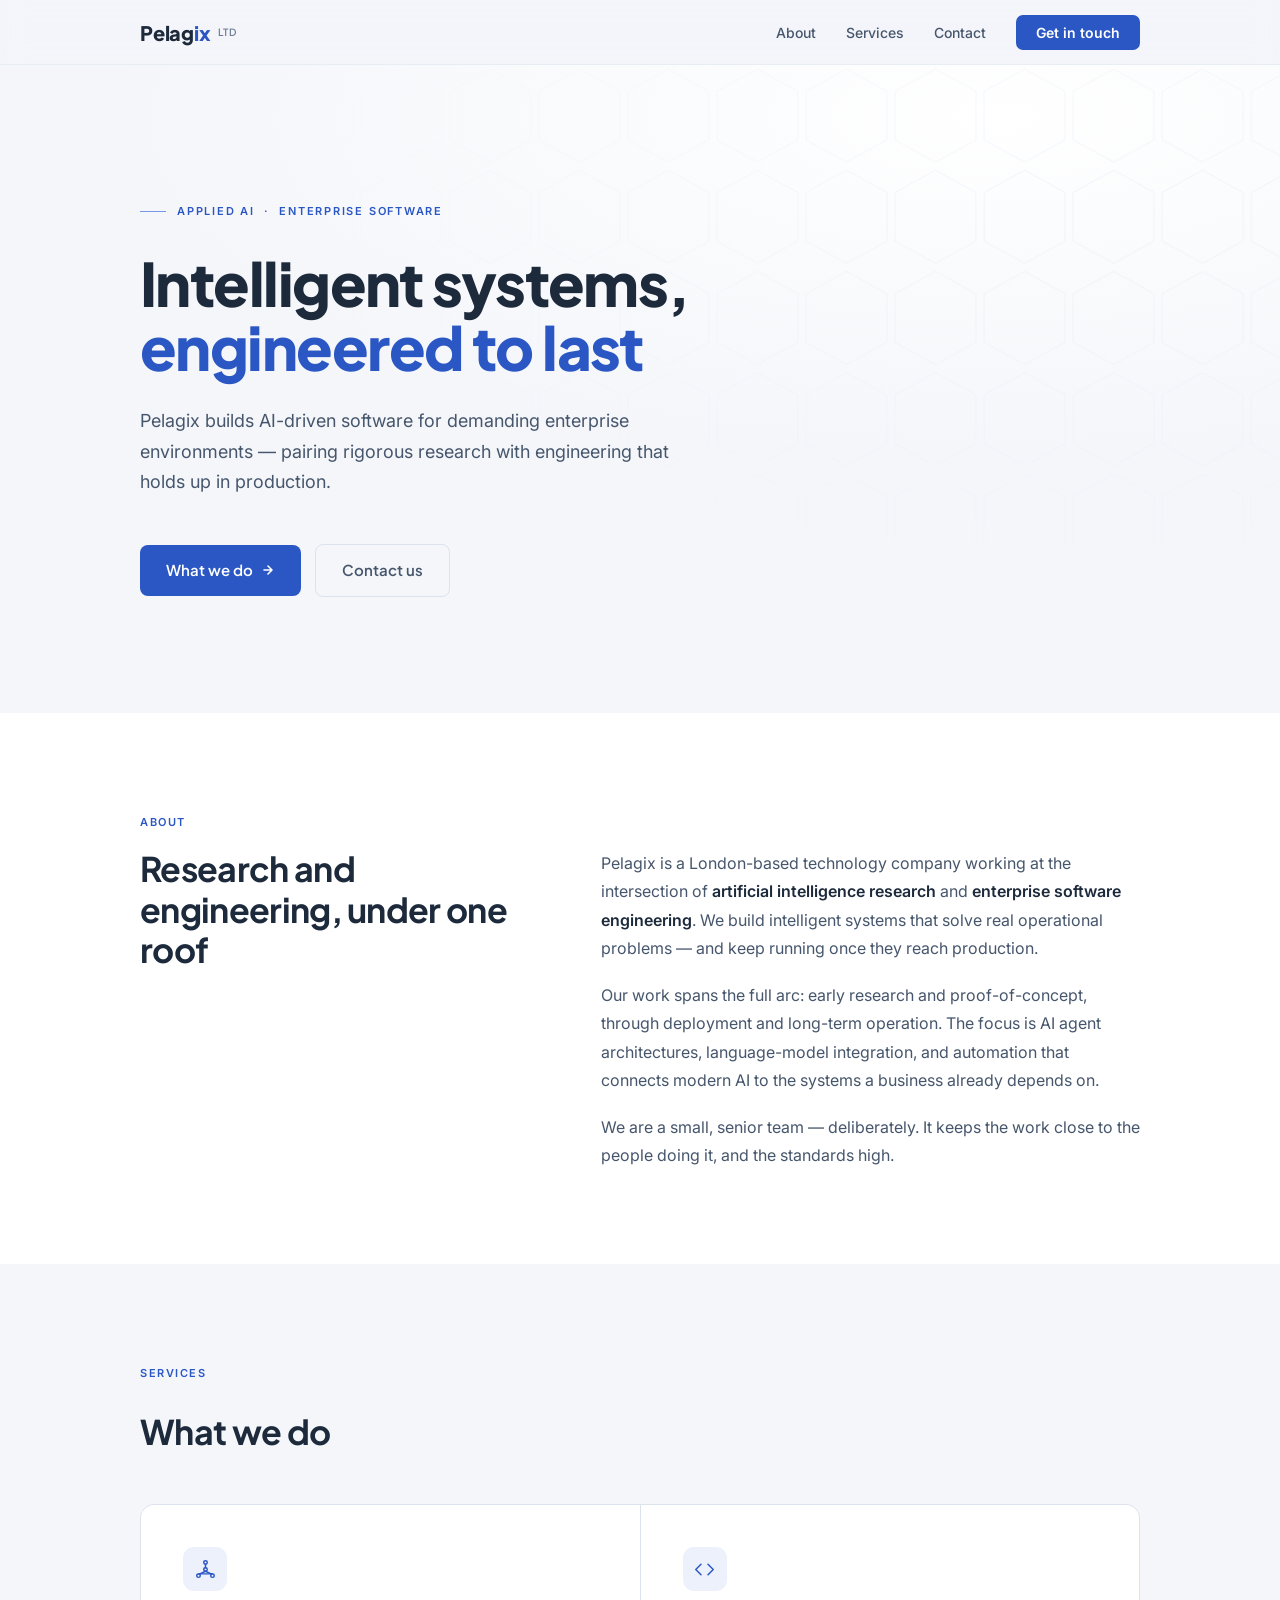
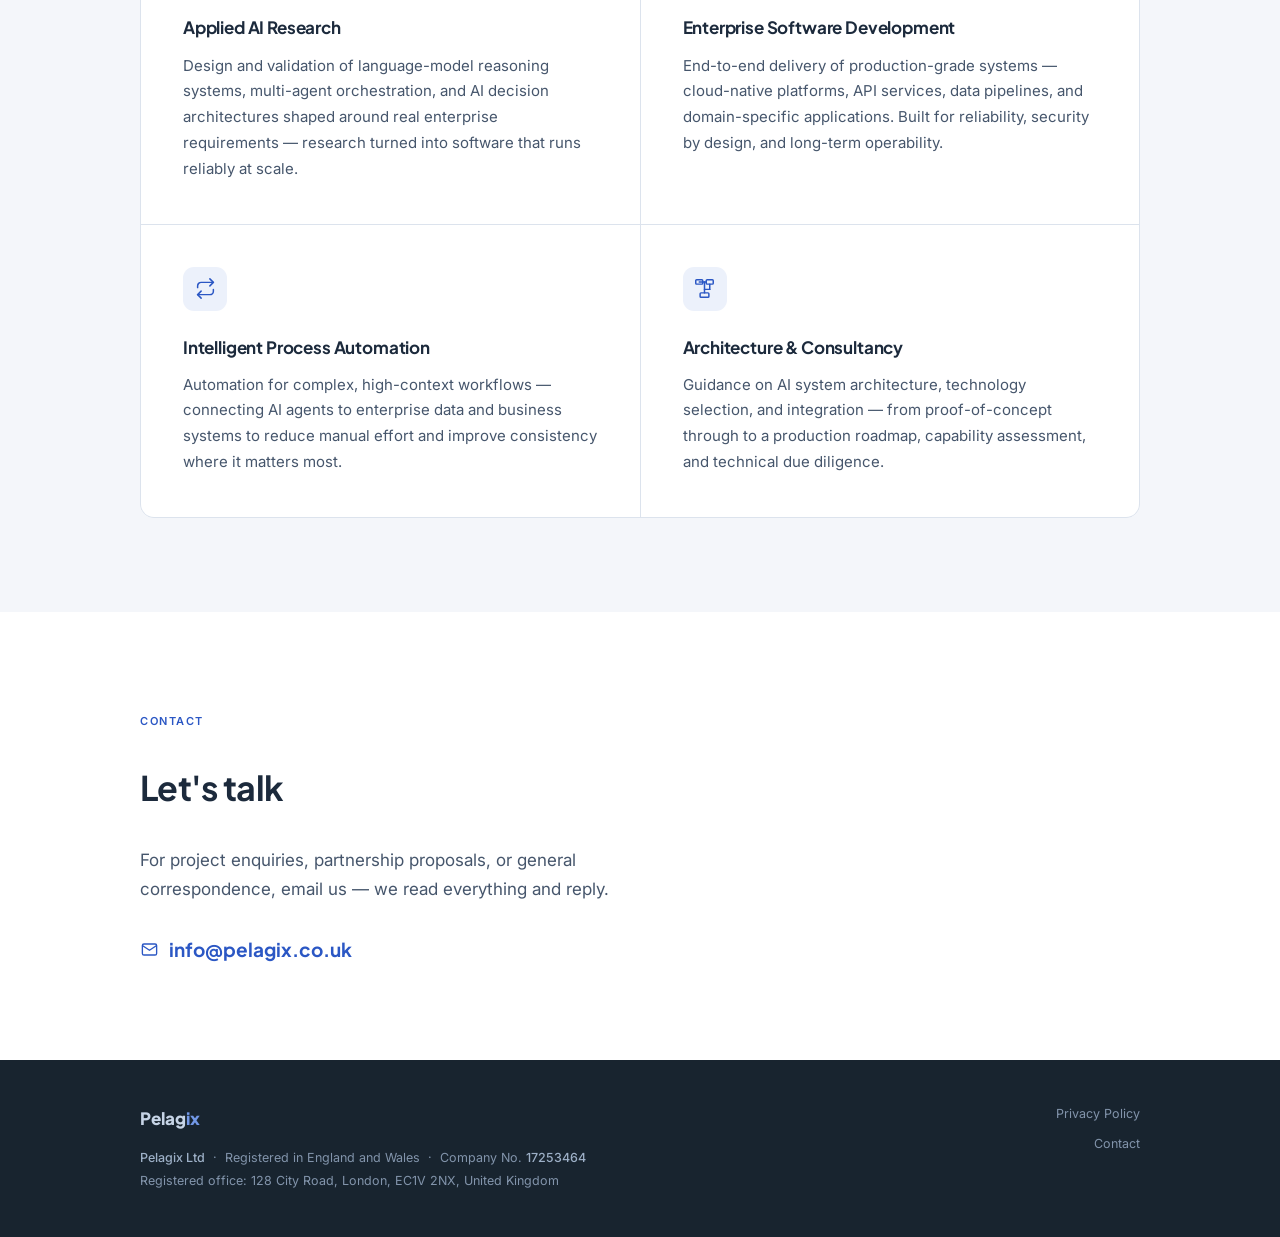
==== index.html @ f3f4c69a "Add files via upload" ====
<!DOCTYPE html>
<html lang="en">
<head>
  <meta charset="UTF-8">
  <meta name="viewport" content="width=device-width, initial-scale=1.0">
  <title>Pelagix Ltd — Applied AI Research &amp; Enterprise Software</title>
  <meta name="description" content="A technology company working at the intersection of applied AI research and enterprise software engineering.">
  <meta name="robots" content="index, follow">
  <meta property="og:title" content="Pelagix Ltd">
  <meta property="og:description" content="Applied AI Research &amp; Enterprise Software">
  <meta property="og:type" content="website">

  <link rel="preconnect" href="https://fonts.googleapis.com">
  <link rel="preconnect" href="https://fonts.gstatic.com" crossorigin>
  <link href="https://fonts.googleapis.com/css2?family=Plus+Jakarta+Sans:wght@400;500;600;700;800&family=Inter:wght@400;500;600&display=swap" rel="stylesheet">
  <link rel="stylesheet" href="styles.css">
</head>
<body>

  <!-- ── NAV ─────────────────────────────────────── -->
  <nav aria-label="Main navigation">
    <div class="container">
      <div class="nav-wrap">
        <a href="index.html" class="logotype" aria-label="Pelagix Ltd — home">
          <span class="lg-main">Pelag</span><span class="lg-accent">ix</span>
          <span class="lg-ltd">Ltd</span>
        </a>
        <ul class="nav-links" role="list">
          <li><a href="#about">About</a></li>
          <li><a href="#services">Services</a></li>
          <li><a href="#contact">Contact</a></li>
          <li><a href="mailto:info@pelagix.co.uk" class="nav-cta">Get in touch</a></li>
        </ul>
      </div>
    </div>
  </nav>


  <!-- ── HERO ────────────────────────────────────── -->
  <section class="hero" aria-label="Introduction">

    <div class="hero-bg" aria-hidden="true">
      <svg viewBox="0 0 1440 640" preserveAspectRatio="xMidYMid slice"
           xmlns="http://www.w3.org/2000/svg">
        <defs>
          <pattern id="hex" x="0" y="0" width="88" height="100" patternUnits="userSpaceOnUse">
            <polygon points="44,4 84,26 84,74 44,96 4,74 4,26"
                     fill="none" stroke="#2B57C4" stroke-width="0.6"/>
          </pattern>
          <radialGradient id="reveal" cx="82%" cy="22%" r="62%">
            <stop offset="0%"  stop-color="white" stop-opacity="1"/>
            <stop offset="100%" stop-color="white" stop-opacity="0"/>
          </radialGradient>
          <mask id="m"><rect width="1440" height="640" fill="url(#reveal)"/></mask>
        </defs>
        <rect width="1440" height="640" fill="url(#hex)" mask="url(#m)" opacity="0.10"/>
      </svg>
    </div>

    <div class="container hero-inner">
      <p class="eyebrow">
        <span class="eyebrow-rule" aria-hidden="true"></span>
        Applied&nbsp;AI &nbsp;·&nbsp; Enterprise&nbsp;Software
      </p>

      <h1>
        Intelligent systems,<br>
        <span class="h-accent">engineered to last</span>
      </h1>

      <p class="hero-lead">
        Pelagix builds AI-driven software for demanding enterprise
        environments — pairing rigorous research with engineering that
        holds up in production.
      </p>

      <div class="hero-btns">
        <a href="#services" class="btn btn-solid">
          What we do
          <svg width="14" height="14" viewBox="0 0 14 14" fill="none" aria-hidden="true">
            <path d="M3 7h8M7 3l4 4-4 4" stroke="currentColor" stroke-width="1.6"
                  stroke-linecap="round" stroke-linejoin="round"/>
          </svg>
        </a>
        <a href="#contact" class="btn btn-ghost">Contact us</a>
      </div>
    </div>
  </section>


  <!-- ── ABOUT ───────────────────────────────────── -->
  <section class="block-white" id="about" aria-labelledby="about-h">
    <div class="container">
      <span class="section-tag">About</span>
      <div class="two-col">
        <div>
          <h2 id="about-h">Research and engineering, under one roof</h2>
        </div>
        <div class="prose">
          <p>
            Pelagix is a London-based technology company working at the
            intersection of <strong>artificial intelligence research</strong>
            and <strong>enterprise software engineering</strong>. We build
            intelligent systems that solve real operational problems — and
            keep running once they reach production.
          </p>
          <p>
            Our work spans the full arc: early research and proof-of-concept,
            through deployment and long-term operation. The focus is AI agent
            architectures, language-model integration, and automation that
            connects modern AI to the systems a business already depends on.
          </p>
          <p>
            We are a small, senior team — deliberately. It keeps the work close
            to the people doing it, and the standards high.
          </p>
        </div>
      </div>
    </div>
  </section>


  <!-- ── SERVICES ────────────────────────────────── -->
  <section class="block-soft" id="services" aria-labelledby="services-h">
    <div class="container">
      <div class="sec-head">
        <span class="section-tag">Services</span>
        <h2 id="services-h">What we do</h2>
      </div>

      <div class="cards" role="list">

        <div class="card" role="listitem">
          <div class="card-icon" aria-hidden="true">
            <svg viewBox="0 0 24 24">
              <circle cx="12" cy="4" r="2"/><circle cx="4" cy="19" r="2"/>
              <circle cx="20" cy="19" r="2"/><circle cx="12" cy="12" r="2"/>
              <line x1="12" y1="6" x2="12" y2="10"/>
              <line x1="12" y1="14" x2="5" y2="17.3"/>
              <line x1="12" y1="14" x2="19" y2="17.3"/>
              <line x1="4" y1="17" x2="20" y2="17"/>
            </svg>
          </div>
          <h3>Applied AI Research</h3>
          <p>
            Design and validation of language-model reasoning systems,
            multi-agent orchestration, and AI decision architectures shaped
            around real enterprise requirements — research turned into
            software that runs reliably at scale.
          </p>
        </div>

        <div class="card" role="listitem">
          <div class="card-icon" aria-hidden="true">
            <svg viewBox="0 0 24 24">
              <polyline points="16 18 22 12 16 6"/><polyline points="8 6 2 12 8 18"/>
            </svg>
          </div>
          <h3>Enterprise Software Development</h3>
          <p>
            End-to-end delivery of production-grade systems — cloud-native
            platforms, API services, data pipelines, and domain-specific
            applications. Built for reliability, security by design, and
            long-term operability.
          </p>
        </div>

        <div class="card" role="listitem">
          <div class="card-icon" aria-hidden="true">
            <svg viewBox="0 0 24 24">
              <polyline points="17 1 21 5 17 9"/>
              <path d="M3 11V9a4 4 0 0 1 4-4h14"/>
              <polyline points="7 23 3 19 7 15"/>
              <path d="M21 13v2a4 4 0 0 1-4 4H3"/>
            </svg>
          </div>
          <h3>Intelligent Process Automation</h3>
          <p>
            Automation for complex, high-context workflows — connecting AI
            agents to enterprise data and business systems to reduce manual
            effort and improve consistency where it matters most.
          </p>
        </div>

        <div class="card" role="listitem">
          <div class="card-icon" aria-hidden="true">
            <svg viewBox="0 0 24 24">
              <rect x="2" y="2" width="8" height="5" rx="1"/>
              <rect x="14" y="2" width="8" height="5" rx="1"/>
              <rect x="7" y="17" width="10" height="5" rx="1"/>
              <line x1="6" y1="4.5" x2="14" y2="4.5"/>
              <line x1="12" y1="4.5" x2="12" y2="17"/>
              <line x1="18" y1="7" x2="18" y2="13"/>
              <line x1="12" y1="13" x2="18" y2="13"/>
            </svg>
          </div>
          <h3>Architecture &amp; Consultancy</h3>
          <p>
            Guidance on AI system architecture, technology selection, and
            integration — from proof-of-concept through to a production
            roadmap, capability assessment, and technical due diligence.
          </p>
        </div>

      </div>
    </div>
  </section>


  <!-- ── CONTACT ─────────────────────────────────── -->
  <section class="block-white contact" id="contact" aria-labelledby="contact-h">
    <div class="container">
      <span class="section-tag">Contact</span>
      <h2 id="contact-h">Let's talk</h2>
      <p class="contact-lead">
        For project enquiries, partnership proposals, or general
        correspondence, email us — we read everything and reply.
      </p>
      <a href="mailto:info@pelagix.co.uk" class="contact-email">
        <svg viewBox="0 0 24 24" aria-hidden="true">
          <rect x="3" y="5" width="18" height="14" rx="2"/>
          <path d="m3 7 9 6 9-6"/>
        </svg>
        info@pelagix.co.uk
      </a>
    </div>
  </section>


  <!-- ── FOOTER — single home for statutory disclosure
       (Companies Act 2006 / Trading Disclosures Regs 2015) ── -->
  <footer>
    <div class="container">
      <div class="ft-wrap">
        <div>
          <div class="ft-brand">
            <span class="lg-main" style="color:#C6D4E6">Pelag</span><span style="color:var(--accent-soft)">ix</span>
          </div>
          <p class="ft-legal">
            <strong>Pelagix Ltd</strong> &nbsp;·&nbsp; Registered in England and Wales
            &nbsp;·&nbsp; Company No. <strong>17253464</strong><br>
            Registered office: 128 City Road, London, EC1V 2NX, United Kingdom
            <!-- If VAT-registered, append: · VAT No. GB XXXXXXXXX -->
          </p>
        </div>
        <div class="ft-links">
          <a href="privacy.html">Privacy Policy</a>
          <a href="mailto:info@pelagix.co.uk">Contact</a>
        </div>
      </div>
    </div>
  </footer>

</body>
</html>
---- styles.css ----
/* ════════════════════════════════════════════════
   PELAGIX LTD — shared stylesheet
   Calm, low-contrast light scheme.
   ════════════════════════════════════════════════ */

/* ── RESET ─────────────────────────────────────── */
*, *::before, *::after { box-sizing: border-box; margin: 0; padding: 0; }
html { scroll-behavior: smooth; }
img, svg { display: block; max-width: 100%; }

/* ── TOKENS ────────────────────────────────────── */
:root {
  --bg:          #F4F6FA;   /* page surface — soft cool off-white */
  --surface:     #FFFFFF;   /* cards / alternate sections */
  --ink:         #1C2A3C;   /* primary text — soft dark, not black */
  --ink-soft:    #46566C;   /* secondary text */
  --muted:       #6C7D93;   /* tertiary / labels */
  --faint:       #97A6BB;   /* faintest */
  --accent:      #2B57C4;   /* calm medium blue, used sparingly */
  --accent-mid:  #3A66D6;
  --accent-soft: #7298E6;
  --accent-pale: #ECF1FB;
  --border:      #DCE3ED;
  --rule:        #E8EDF4;
  --footer-bg:   #18242F;   /* soft dark slate — gentle, not near-black */
  --footer-tx:   #8294AB;
  --footer-ft:   #44566B;
}

body {
  font-family: 'Inter', -apple-system, BlinkMacSystemFont, 'Segoe UI', sans-serif;
  background: var(--bg);
  color: var(--ink);
  font-size: 16px;
  line-height: 1.65;
  -webkit-font-smoothing: antialiased;
  -moz-osx-font-smoothing: grayscale;
}

.container { max-width: 1080px; margin: 0 auto; padding: 0 40px; }

/* ── NAV ───────────────────────────────────────── */
nav {
  position: sticky; top: 0; z-index: 50;
  background: rgba(244,246,250,0.9);
  backdrop-filter: blur(14px);
  -webkit-backdrop-filter: blur(14px);
  border-bottom: 1px solid var(--rule);
}
.nav-wrap {
  display: flex; align-items: center; justify-content: space-between;
  height: 64px;
}
.logotype {
  display: inline-flex; align-items: baseline; text-decoration: none;
  font-family: 'Plus Jakarta Sans', sans-serif;
  font-weight: 800; font-size: 20px; letter-spacing: -0.01em;
}
.lg-main   { color: var(--ink); }
.lg-accent { color: var(--accent); }
.lg-ltd {
  font-size: 10px; font-weight: 600; letter-spacing: 0.14em;
  text-transform: uppercase; color: var(--muted);
  margin-left: 7px; align-self: center;
}
.nav-links {
  display: flex; align-items: center; gap: 30px; list-style: none;
}
.nav-links a {
  font-size: 14px; font-weight: 500; color: var(--ink-soft);
  text-decoration: none; transition: color .14s;
}
.nav-links a:hover { color: var(--accent); }
.nav-cta {
  background: var(--accent) !important; color: #fff !important;
  padding: 9px 20px; border-radius: 7px; font-weight: 600 !important;
  transition: background .14s !important;
}
.nav-cta:hover { background: var(--accent-mid) !important; }

/* ── HERO (light) ──────────────────────────────── */
.hero {
  position: relative; overflow: hidden;
  background:
    radial-gradient(120% 90% at 78% 8%, #FFFFFF 0%, var(--bg) 58%);
  padding: 128px 0 116px;
}
.hero-bg { position: absolute; inset: 0; pointer-events: none; }
.hero-bg svg { width: 100%; height: 100%; }
.hero-inner { position: relative; z-index: 2; }

.eyebrow {
  display: inline-flex; align-items: center; gap: 11px;
  font-size: 11px; font-weight: 600; letter-spacing: 0.16em;
  text-transform: uppercase; color: var(--accent);
  margin-bottom: 30px;
}
.eyebrow-rule { width: 26px; height: 1px; background: var(--accent-soft); }

.hero h1 {
  font-family: 'Plus Jakarta Sans', sans-serif;
  font-size: clamp(36px, 4.9vw, 60px);
  font-weight: 800; line-height: 1.08;
  letter-spacing: -0.026em; color: var(--ink);
  max-width: 680px; margin-bottom: 26px;
}
.hero h1 .h-accent { color: var(--accent); }

.hero-lead {
  font-size: 18px; line-height: 1.7; color: var(--ink-soft);
  max-width: 530px; margin-bottom: 46px;
}
.hero-btns { display: flex; gap: 14px; flex-wrap: wrap; align-items: center; }

.btn {
  display: inline-flex; align-items: center; gap: 8px;
  font-family: 'Plus Jakarta Sans', sans-serif;
  font-weight: 600; font-size: 15px; text-decoration: none;
  padding: 13px 26px; border-radius: 8px;
  transition: background .14s, transform .1s, color .14s, border-color .14s;
}
.btn-solid { background: var(--accent); color: #fff; }
.btn-solid:hover { background: var(--accent-mid); transform: translateY(-1px); }
.btn-ghost {
  background: transparent; color: var(--ink-soft);
  border: 1px solid var(--border);
}
.btn-ghost:hover { color: var(--accent); border-color: var(--accent-soft); }

/* ── SECTION SCAFFOLD ──────────────────────────── */
.section-tag {
  display: inline-block; font-size: 11px; font-weight: 600;
  letter-spacing: 0.14em; text-transform: uppercase;
  color: var(--accent); margin-bottom: 18px;
}
.block-white { background: var(--surface); padding: 94px 0; }
.block-soft  { background: var(--bg);      padding: 94px 0; }

.two-col {
  display: grid; grid-template-columns: 5fr 7fr;
  gap: 76px; align-items: start;
}
.two-col h2, .sec-head h2 {
  font-family: 'Plus Jakarta Sans', sans-serif;
  font-size: clamp(25px, 2.7vw, 34px);
  font-weight: 700; line-height: 1.2;
  letter-spacing: -0.02em; color: var(--ink);
}
.prose p { font-size: 16px; line-height: 1.78; color: var(--ink-soft); margin-bottom: 18px; }
.prose p:last-child { margin-bottom: 0; }
.prose strong { color: var(--ink); font-weight: 600; }

.sec-head { margin-bottom: 52px; }
.sec-head h2 { margin-top: 12px; }

/* ── SERVICE CARDS ─────────────────────────────── */
.cards {
  display: grid; grid-template-columns: repeat(2, 1fr);
  border: 1px solid var(--border); border-radius: 14px;
  overflow: hidden; background: var(--border); gap: 1px;
}
.card { background: var(--surface); padding: 42px; }
.card-icon {
  width: 44px; height: 44px; background: var(--accent-pale);
  border-radius: 11px; display: flex; align-items: center;
  justify-content: center; margin-bottom: 22px;
}
.card-icon svg {
  width: 21px; height: 21px; stroke: var(--accent);
  fill: none; stroke-width: 1.7; stroke-linecap: round; stroke-linejoin: round;
}
.card h3 {
  font-family: 'Plus Jakarta Sans', sans-serif;
  font-size: 17px; font-weight: 700; color: var(--ink);
  letter-spacing: -0.01em; margin-bottom: 11px;
}
.card p { font-size: 15px; line-height: 1.72; color: var(--ink-soft); }

/* ── CONTACT ───────────────────────────────────── */
.contact h2 {
  font-family: 'Plus Jakarta Sans', sans-serif;
  font-size: clamp(25px, 2.7vw, 34px); font-weight: 700;
  letter-spacing: -0.02em; color: var(--ink);
  margin-top: 12px; margin-bottom: 30px;
}
.contact-lead {
  font-size: 17px; line-height: 1.7; color: var(--ink-soft);
  max-width: 480px; margin-bottom: 30px;
}
.contact-email {
  display: inline-flex; align-items: center; gap: 10px;
  font-family: 'Plus Jakarta Sans', sans-serif;
  font-size: 19px; font-weight: 700; color: var(--accent);
  text-decoration: none;
}
.contact-email:hover { color: var(--accent-mid); }
.contact-email svg { width: 19px; height: 19px; stroke: currentColor; fill: none; stroke-width: 1.7; }

/* ── PRIVACY (its own page) ────────────────────── */
.doc { background: var(--surface); padding: 88px 0; min-height: 60vh; }
.doc-inner { max-width: 720px; }
.doc h1 {
  font-family: 'Plus Jakarta Sans', sans-serif;
  font-size: clamp(28px, 3vw, 38px); font-weight: 700;
  letter-spacing: -0.02em; color: var(--ink); margin-bottom: 12px;
}
.doc-meta { font-size: 14px; color: var(--muted); margin-bottom: 40px; }
.doc h2 {
  font-family: 'Plus Jakarta Sans', sans-serif;
  font-size: 17px; font-weight: 700; color: var(--ink);
  margin-top: 34px; margin-bottom: 10px;
}
.doc p { font-size: 15px; line-height: 1.8; color: var(--ink-soft); margin-bottom: 12px; }
.doc a { color: var(--accent); text-decoration: none; }
.doc a:hover { text-decoration: underline; }
.back-link {
  display: inline-flex; align-items: center; gap: 7px;
  font-size: 14px; font-weight: 500; color: var(--accent);
  text-decoration: none; margin-bottom: 36px;
}
.back-link:hover { text-decoration: underline; }

/* ── FOOTER (soft dark, single statutory home) ─── */
footer { background: var(--footer-bg); padding: 44px 0; }
.ft-wrap {
  display: flex; align-items: flex-start; justify-content: space-between;
  gap: 28px; flex-wrap: wrap;
}
.ft-brand {
  font-family: 'Plus Jakarta Sans', sans-serif;
  font-weight: 800; font-size: 17px; color: #C6D4E6; margin-bottom: 14px;
}
.ft-legal { font-size: 12.5px; line-height: 1.85; color: var(--footer-tx); max-width: 560px; }
.ft-legal strong { color: #9DB0C7; font-weight: 500; }
.ft-links { display: flex; flex-direction: column; align-items: flex-end; gap: 9px; }
.ft-links a {
  font-size: 12.5px; color: var(--footer-tx); text-decoration: none; transition: color .14s;
}
.ft-links a:hover { color: #B7C7DA; }

/* ── RESPONSIVE ────────────────────────────────── */
@media (max-width: 840px) {
  .container { padding: 0 22px; }
  .nav-links { display: none; }
  .hero { padding: 76px 0 64px; }
  .block-white, .block-soft { padding: 66px 0; }
  .two-col { grid-template-columns: 1fr; gap: 34px; }
  .cards { grid-template-columns: 1fr; }
  .card { padding: 32px 28px; }
  .ft-wrap { flex-direction: column; }
  .ft-links { align-items: flex-start; }
}

@media (prefers-reduced-motion: reduce) {
  html { scroll-behavior: auto; }
  .btn { transition: none; }
}

:focus-visible { outline: 2px solid var(--accent); outline-offset: 3px; border-radius: 3px; }
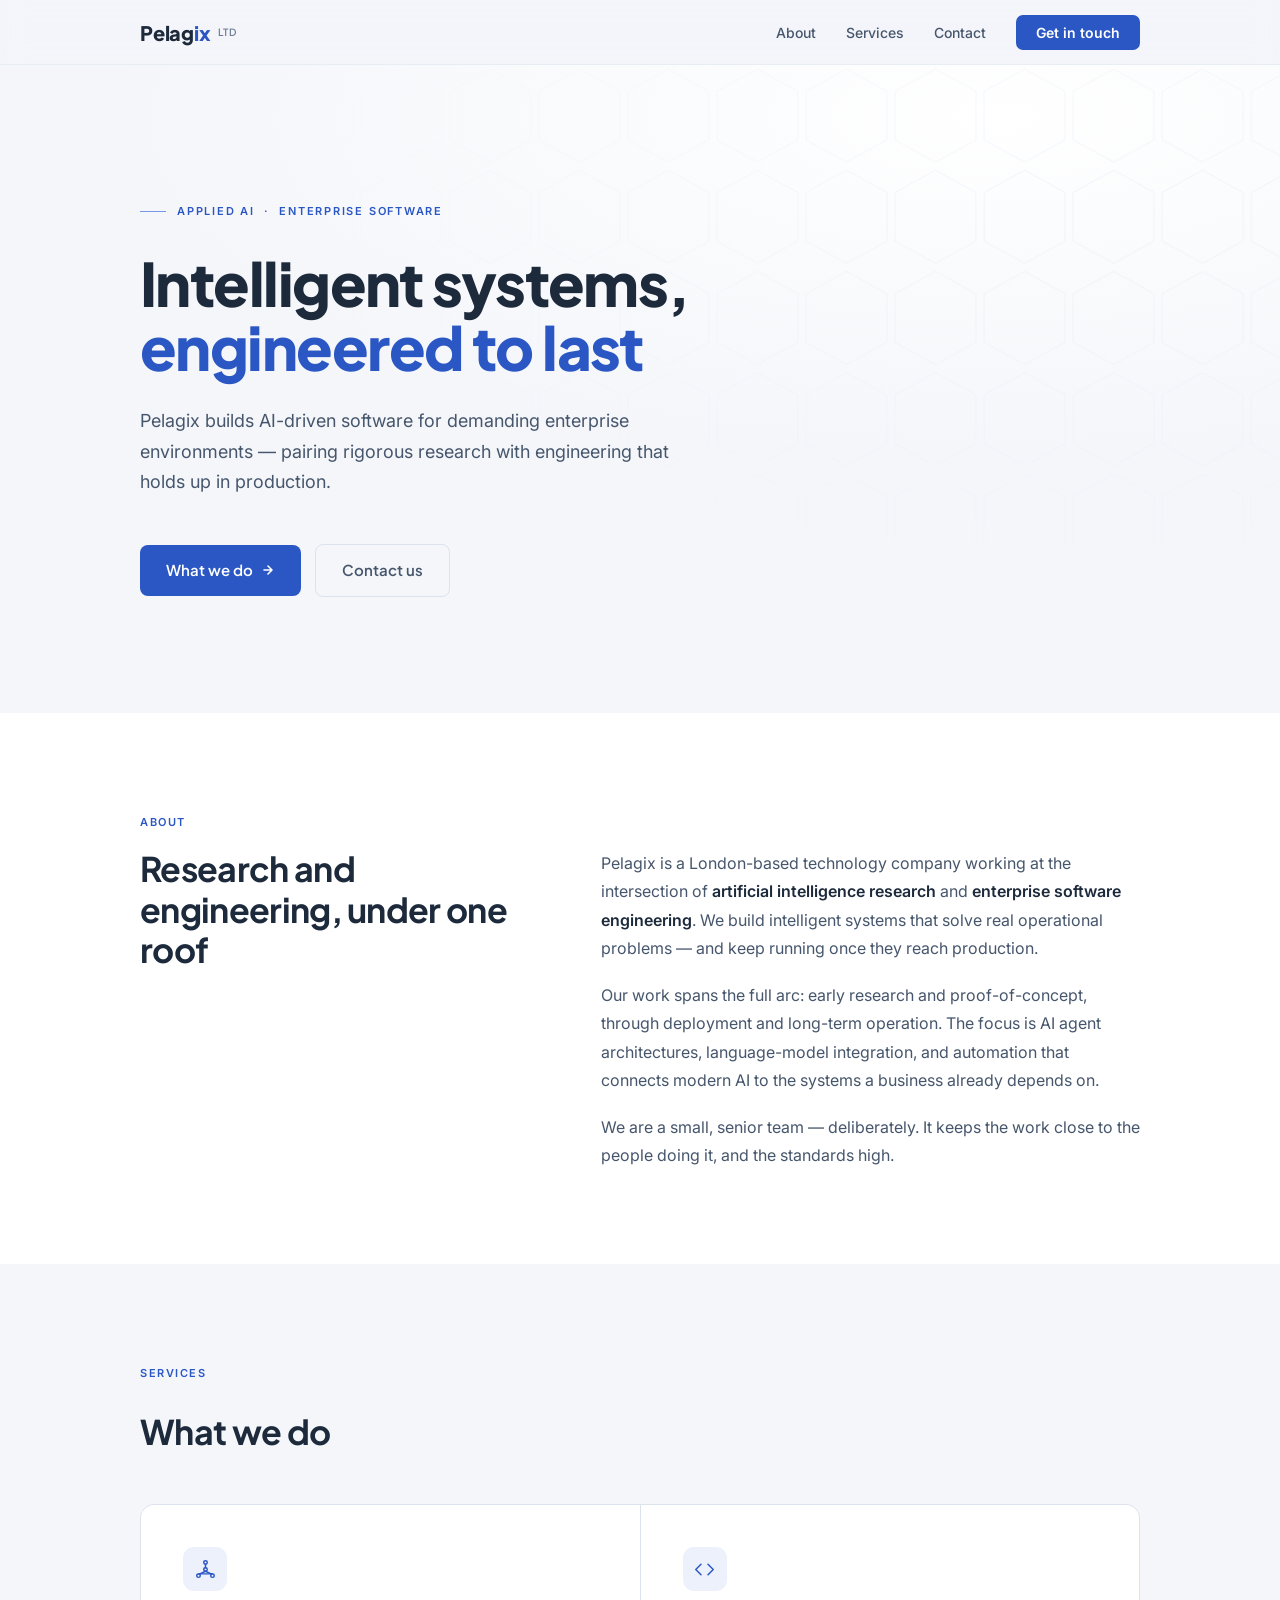
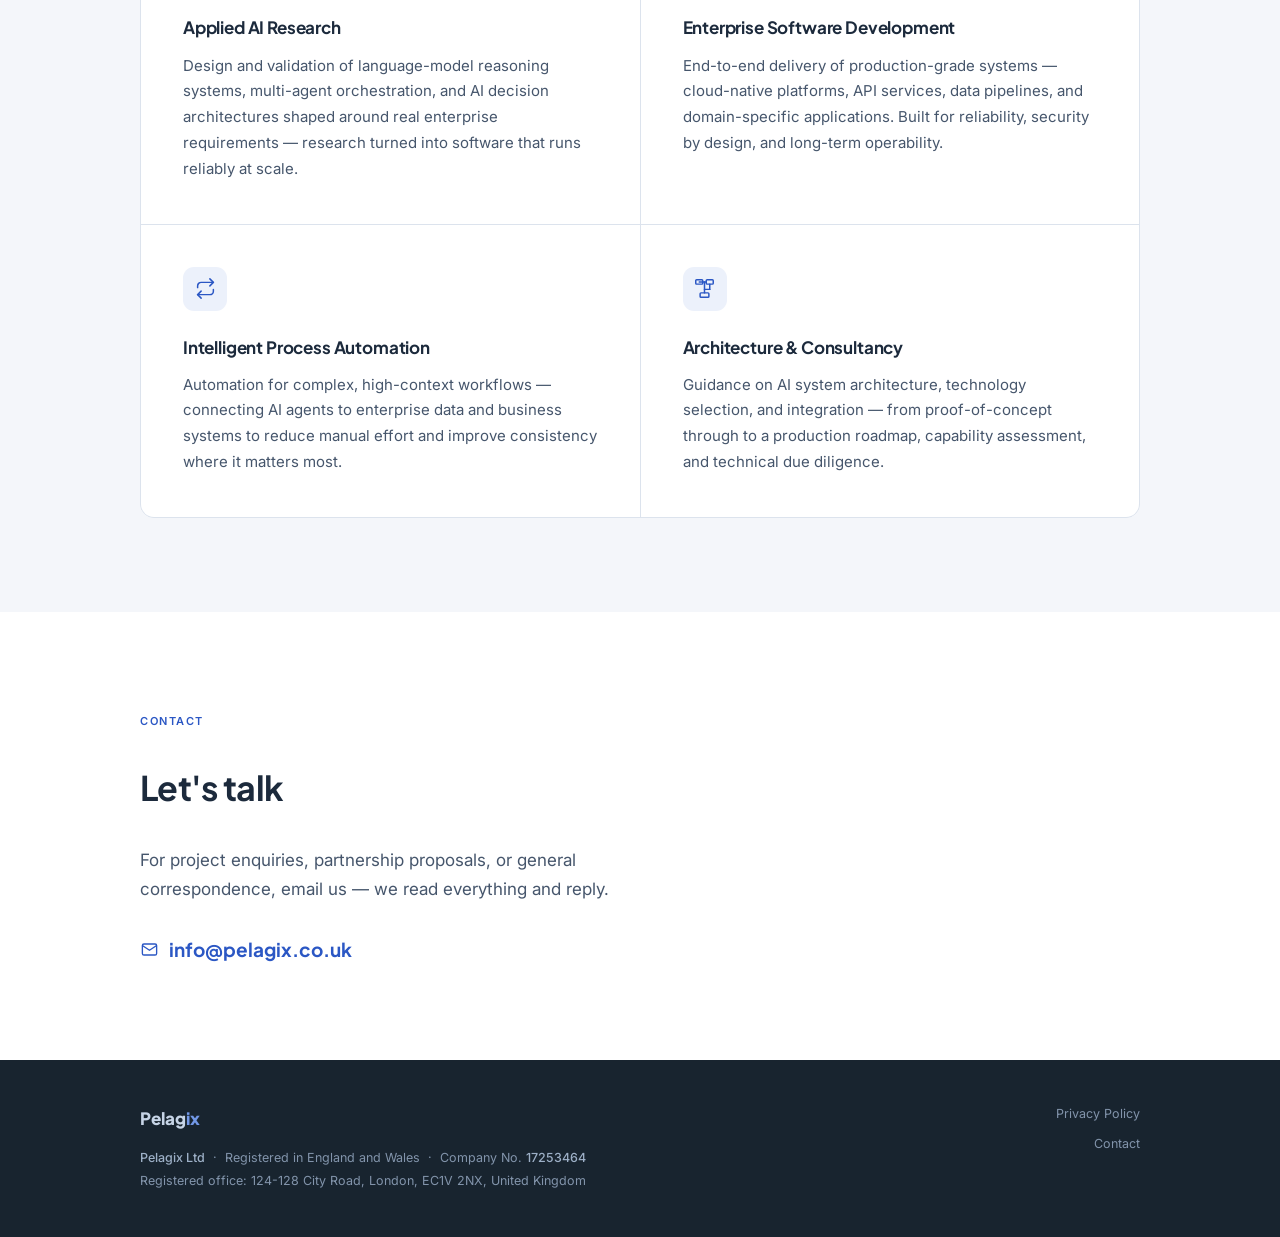
==== commit eef896e2: "Update registered office address in footer" ====
--- a/index.html
+++ b/index.html
@@ -239,7 +239,7 @@
           <p class="ft-legal">
             <strong>Pelagix Ltd</strong> &nbsp;·&nbsp; Registered in England and Wales
             &nbsp;·&nbsp; Company No. <strong>17253464</strong><br>
-            Registered office: 128 City Road, London, EC1V 2NX, United Kingdom
+            Registered office: 124-128 City Road, London, EC1V 2NX, United Kingdom
             <!-- If VAT-registered, append: · VAT No. GB XXXXXXXXX -->
           </p>
         </div>
